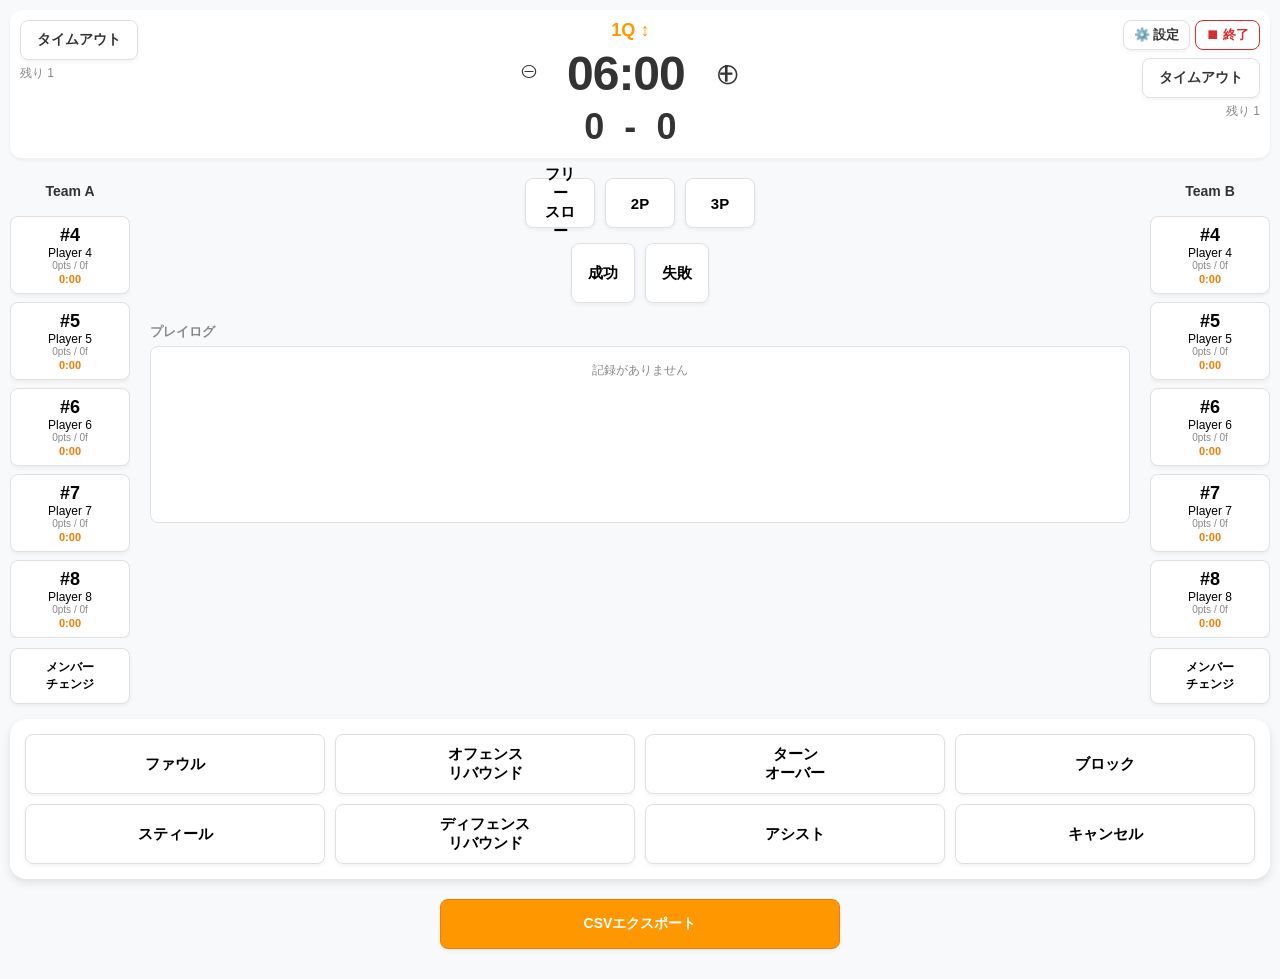
==== game.html @ b71687aa "Initial commit" ====
<!DOCTYPE html>
<html lang="ja">
<head>
    <meta charset="UTF-8">
    <meta name="viewport" content="width=device-width, initial-scale=1.0, maximum-scale=1.0, user-scalable=no, viewport-fit=cover">
    <title>バスケスタッツトラッカー</title>
    <link rel="manifest" href="manifest.json">
    <meta name="apple-mobile-web-app-capable" content="yes">
    <meta name="apple-mobile-web-app-status-bar-style" content="black-translucent">
    <meta name="apple-mobile-web-app-title" content="バスケスタッツ">
    <link rel="stylesheet" href="styles.css">
</head>
<body>
    <!-- ヘッダーエリア (スコア・タイマー) -->
    <header class="header">
        <div class="header-left">
            <button class="btn btn-outline" id="btn-timeout-a">タイムアウト</button>
            <div class="timeout-count">残り <span id="timeout-count-a">3</span></div>
        </div>
        
        <div class="header-center">
            <div class="quarter-selector">
                <span id="current-quarter">1Q</span>
                <span class="icon-updown">↕</span>
            </div>
            <div class="timer-area">
                <button class="btn-timer-adjust" id="btn-timer-minus">⊖</button>
                <div class="timer-display" id="timer-display">10:00</div>
                <button class="btn-timer-adjust" id="btn-timer-plus">⊕</button>
            </div>
            <div class="score-display">
                <span id="score-a" class="score">0</span>
                <span class="score-separator">-</span>
                <span id="score-b" class="score">0</span>
            </div>
        </div>

        <div class="header-right">
            <div class="btn-wrapper-right" style="display:flex; flex-direction:column; gap:8px; align-items:flex-end;">
                <div style="display: flex; gap: 5px;">
                    <button class="btn btn-outline" id="btn-settings" style="padding: 5px 10px; font-size: 13px;">⚙️ 設定</button>
                    <button class="btn btn-outline" id="btn-end-match" style="padding: 5px 10px; font-size: 13px; color: #d32f2f; border-color: #d32f2f;">⏹ 終了</button>
                </div>
                <button class="btn btn-outline" id="btn-timeout-b">タイムアウト</button>
            </div>
            <div class="timeout-count text-right">残り <span id="timeout-count-b">3</span></div>
        </div>
    </header>

    <!-- メインコンテンツ -->
    <main class="main-content">
        <!-- チームA（左側） -->
        <section class="team-panel team-a" id="panel-team-a">
            <h2 contenteditable="true" class="team-name" id="team-name-a">チームA</h2>
            <div class="player-grid" id="player-grid-a">
                <!-- JavaScriptで生成 -->
            </div>
            <button class="btn btn-member-change" onclick="openSubModal('A')">メンバー<br>チェンジ</button>
        </section>

        <!-- アクションとログエリア（中央） -->
        <section class="center-panel" style="display: flex; flex-direction: column; align-items: center; gap: 20px;">
            <div class="action-panel-top" style="display: flex; flex-direction: column; align-items: center; gap: 15px; width: 100%;">
                <div class="shot-types">
                    <button class="btn btn-action shot-btn" data-shot="ft">フリー<br>スロー</button>
                    <button class="btn btn-action shot-btn" data-shot="2p">2P</button>
                    <button class="btn btn-action shot-btn" data-shot="3p">3P</button>
                </div>
                <div class="shot-outcomes">
                    <button class="btn btn-action outcome-btn" data-outcome="success">成功</button>
                    <button class="btn btn-action outcome-btn" data-outcome="fail">失敗</button>
                </div>
            </div>

            <!-- 最近のプレイログ（スクロール可能リスト） -->
            <div class="play-log-container" style="width: 100%; flex-grow: 1; max-height: 200px; display: flex; flex-direction: column;">
                <div style="font-size: 13px; font-weight: bold; margin-bottom: 5px; color: var(--text-muted);">プレイログ</div>
                <div id="play-log-list" style="overflow-y: auto; flex-grow: 1; border: 1px solid var(--border-color); border-radius: var(--radius-sm); padding: 5px; background: var(--surface-color);">
                    <!-- JavaScriptで複数行のログを生成 -->
                </div>
            </div>
        </section>

        <!-- チームB（右側） -->
        <section class="team-panel team-b" id="panel-team-b">
            <h2 contenteditable="true" class="team-name" id="team-name-b">チームB</h2>
            <div class="player-grid" id="player-grid-b">
                <!-- JavaScriptで生成 -->
            </div>
            <button class="btn btn-member-change" onclick="openSubModal('B')">メンバー<br>チェンジ</button>
        </section>
    </main>

    <!-- アクションエリア（下部） -->
    <section class="action-panel-bottom">
        <div class="action-grid">
            <button class="btn btn-action" data-action="foul">ファウル</button>
            <button class="btn btn-action" data-action="oreb">オフェンス<br>リバウンド</button>
            <button class="btn btn-action" data-action="to">ターン<br>オーバー</button>
            <button class="btn btn-action" data-action="blk">ブロック</button>
            
            <button class="btn btn-action" data-action="stl">スティール</button>
            <button class="btn btn-action" data-action="dreb">ディフェンス<br>リバウンド</button>
            <button class="btn btn-action" data-action="ast">アシスト</button>
            <button class="btn btn-action" id="btn-cancel-action">キャンセル</button>
        </div>
    </section>

    <div class="footer-actions">
        <button class="btn btn-primary" id="btn-export-csv" style="width: 100%; max-width: 400px; height: 50px;">CSVエクスポート</button>
    </div>

    <!-- メンバーチェンジ モーダル -->
    <div id="sub-modal" class="modal-overlay" style="display: none;">
        <div class="modal-content">
            <h3 id="sub-modal-title">メンバーチェンジ (チーム)</h3>
            
            <div class="sub-columns">
                <!-- コート上の選手 -->
                <div class="sub-column">
                    <h4>コート上 (OUT)</h4>
                    <div id="sub-list-court" class="sub-list">
                        <!-- JS generated -->
                    </div>
                </div>
                <!-- ベンチの選手 -->
                <div class="sub-column">
                    <h4>ベンチ (IN)</h4>
                    <div id="sub-list-bench" class="sub-list">
                        <!-- JS generated -->
                    </div>
                </div>
            </div>

            <div class="modal-actions">
                <button class="btn btn-outline" onclick="closeSubModal()">キャンセル</button>
                <button class="btn btn-primary" id="btn-confirm-sub">交代を確定</button>
            </div>
        </div>
    </div>

    <script src="app.js"></script>
    <script>
        if ('serviceWorker' in navigator) {
            window.addEventListener('load', () => {
                navigator.serviceWorker.register('./sw.js').then(registration => {
                    console.log('SW registered: ', registration.scope);
                }).catch(registrationError => {
                    console.log('SW registration failed: ', registrationError);
                });
            });
        }
    </script>
</body>
</html>
---- styles.css ----
:root {
    --primary-color: #ff9800; /* Orange reminiscent of basketball */
    --primary-dark: #f57c00;
    --bg-color: #f8f9fa;
    --surface-color: #ffffff;
    --text-main: #333333;
    --text-muted: #888888;
    --border-color: #e0e0e0;
    --active-bg: #e3f2fd;
    --active-border: #2196f3;
    
    --secondary-color: #2e7d32; /* Green for resume button */
    
    --radius-sm: 8px;
    --radius-md: 12px;
    --radius-lg: 16px;
    
    --shadow-sm: 0 2px 4px rgba(0,0,0,0.05);
    --shadow-md: 0 4px 8px rgba(0,0,0,0.1);
}

* {
    box-sizing: border-box;
    margin: 0;
    padding: 0;
    -webkit-tap-highlight-color: transparent; /* iPad tap styling off */
}

body {
    font-family: -apple-system, BlinkMacSystemFont, "Segoe UI", Roboto, Helvetica, Arial, sans-serif;
    background-color: var(--bg-color);
    color: var(--text-main);
    display: flex;
    flex-direction: column;
    min-height: 100vh;
    min-height: 100dvh; /* Dynamic viewport height for iOS */
    padding: 10px;
}

/* Typography & General Utils */
button {
    font-family: inherit;
    cursor: pointer;
    border: none;
    background: none;
    outline: none;
    transition: all 0.1s ease;
}
button:active {
    transform: scale(0.96);
}

.text-right { text-align: right; }

/* Buttons */
.btn {
    display: inline-flex;
    align-items: center;
    justify-content: center;
    padding: 10px 16px;
    border-radius: var(--radius-sm);
    font-weight: 600;
    font-size: 14px;
    background-color: var(--surface-color);
    border: 1px solid var(--border-color);
    box-shadow: var(--shadow-sm);
    user-select: none;
}
.btn-outline {
    background-color: transparent;
    color: var(--text-main);
}
.btn-primary {
    background-color: var(--primary-color);
    color: white;
    border-color: var(--primary-dark);
}
.btn-action {
    height: 60px;
    font-size: 15px;
}
.btn.selected {
    background-color: var(--active-bg);
    border-color: var(--active-border);
    color: #1976d2;
}

/* Layout */
.app-header {
    display: flex;
    justify-content: space-between;
    align-items: center;
    padding: 10px;
    background-color: var(--surface-color);
    border-radius: var(--radius-md);
    box-shadow: var(--shadow-sm);
    margin-bottom: 10px; /* Reduced gap since there are two headers now */
}
.app-header h1 {
    font-size: 1.2rem;
    margin: 0;
    color: var(--primary-dark);
}

.header {
    display: flex;
    justify-content: space-between;
    align-items: flex-start;
    padding: 10px;
    background-color: var(--surface-color);
    border-radius: var(--radius-md);
    box-shadow: var(--shadow-sm);
    margin-bottom: 20px;
}

/* Header Center - Timer & Score */
.header-center {
    display: flex;
    flex-direction: column;
    align-items: center;
}
.quarter-selector {
    color: var(--primary-color);
    font-weight: bold;
    font-size: 18px;
    margin-bottom: 5px;
}
.timer-area {
    display: flex;
    align-items: center;
    gap: 15px;
    margin-bottom: 5px;
}
.timer-display {
    font-size: 48px;
    font-weight: 800;
    font-variant-numeric: tabular-nums;
    letter-spacing: -1px;
    cursor: pointer;
    padding: 0 10px;
    border-radius: var(--radius-sm);
    transition: background-color 0.2s, color 0.2s;
}
.timer-display.running {
    color: #d32f2f; /* Red to indicate time is active */
    background-color: #ffebee;
}
.btn-timer-adjust {
    font-size: 32px;
    color: var(--text-main);
    background: none;
    padding: 5px;
}
.score-display {
    font-size: 36px;
    font-weight: 800;
}
.score-separator {
    margin: 0 10px;
}

/* Header Side - Timeouts */
.timeout-count {
    font-size: 12px;
    color: var(--text-muted);
    margin-top: 5px;
}

/* Main Content Area */
.main-content {
    display: grid;
    grid-template-columns: 80px 1fr 80px; /* Adjust based on iPad space */
    gap: 15px;
    flex-grow: 1;
    margin-bottom: 15px;
}

@media (min-width: 768px) {
    /* More space on iPads */
    .main-content {
        grid-template-columns: 120px 1fr 120px;
        gap: 20px;
    }
}

/* Team Panels */
.team-panel {
    display: flex;
    flex-direction: column;
    gap: 10px;
}
.team-name {
    font-size: 14px;
    text-align: center;
    padding: 5px;
    border-bottom: 2px solid transparent;
}
.team-name:focus {
    border-bottom-color: var(--primary-color);
    outline: none;
}
.player-grid {
    display: flex;
    flex-direction: column;
    gap: 8px;
    flex-grow: 1;
    overflow-y: auto;
}
.player-btn {
    display: flex;
    flex-direction: column;
    align-items: center;
    justify-content: center;
    padding: 8px 5px;
    background-color: var(--surface-color);
    border: 1px solid var(--border-color);
    border-radius: var(--radius-sm);
    box-shadow: var(--shadow-sm);
    min-height: 60px;
    transition: all 0.1s ease;
}
.player-btn.active {
    background-color: var(--active-bg);
    border-color: var(--active-border);
    box-shadow: 0 0 0 2px var(--active-border);
    transform: scale(0.98);
}
.player-btn.active .player-number {
    color: #1976d2;
}
.player-number {
    font-size: 18px;
    font-weight: bold;
}
.player-name {
    font-size: 12px;
    font-weight: normal;
    white-space: nowrap;
    overflow: hidden;
    text-overflow: ellipsis;
    max-width: 100%;
}
.player-stats {
    font-size: 10px;
    color: var(--text-muted);
}
.player-time {
    font-size: 11px;
    color: var(--primary-dark);
    font-weight: bold;
    margin-top: 2px;
}
.btn-member-change {
    margin-top: auto;
    font-size: 12px;
    padding: 10px 5px;
}

/* Center Panel (Actions & Log) */
.center-panel {
    flex: 2;
    background-color: transparent;
}

.shot-types, .shot-outcomes {
    display: flex;
    justify-content: center;
    gap: 10px;
    width: 100%;
}

/* Play Log List */
.play-log-item {
    display: grid;
    grid-template-columns: 1fr auto 1fr;
    gap: 10px;
    align-items: center;
    padding: 5px 0;
    border-bottom: 1px solid var(--border-color);
    font-size: 12px;
}
.play-log-item:last-child {
    border-bottom: none;
}
.log-time {
    text-align: center;
    color: var(--primary-dark);
    font-weight: bold;
    white-space: nowrap;
}
.log-side {
    display: flex;
    align-items: center;
    justify-content: space-between;
    overflow: hidden;
    width: 100%;
}
.log-text {
    flex-grow: 1;
    white-space: nowrap;
    overflow: hidden;
    text-overflow: ellipsis;
}
.btn-log-undo {
    background: none;
    border: none;
    font-size: 14px;
    color: #f44336;
    padding: 2px 5px;
    flex-shrink: 0;
}

.shot-types .btn { width: 70px; height: 50px; }

/* Recent Play & Undo */
.recent-play-bar {
    display: flex;
    align-items: center;
    justify-content: center;
    padding: 10px;
    background-color: var(--surface-color);
    border-radius: var(--radius-md);
    margin-bottom: 15px;
    font-size: 14px;
    box-shadow: var(--shadow-sm);
}
#recent-play-text {
    flex-grow: 1;
    margin-left: 10px;
    font-weight: 500;
}
.btn-icon {
    font-size: 20px;
    padding: 5px;
}

/* Action Bottom Grid */
.action-panel-bottom {
    background-color: var(--surface-color);
    padding: 15px;
    border-radius: var(--radius-lg);
    box-shadow: var(--shadow-md);
    margin-bottom: 20px;
}
.action-grid {
    display: grid;
    grid-template-columns: repeat(4, 1fr);
    gap: 10px;
}

/* Footer Export */
.footer-actions {
    text-align: center;
    padding-bottom: 20px;
}

/* Modal */
.modal-overlay {
    position: fixed;
    top: 0; left: 0; right: 0; bottom: 0;
    background-color: rgba(0,0,0,0.5);
    display: flex;
    justify-content: center;
    align-items: center;
    z-index: 1000;
}
.modal-content {
    background-color: var(--surface-color);
    padding: 20px;
    border-radius: var(--radius-md);
    width: 90%;
    max-width: 500px;
    max-height: 90vh;
    display: flex;
    flex-direction: column;
}
.modal-content h3 {
    text-align: center;
    margin-bottom: 15px;
    border-bottom: 2px solid var(--primary-color);
    padding-bottom: 10px;
}
.sub-columns {
    display: flex;
    gap: 15px;
    flex-grow: 1;
    overflow: hidden;
}
.sub-column {
    flex: 1;
    display: flex;
    flex-direction: column;
}
.sub-column h4 {
    font-size: 14px;
    text-align: center;
    margin-bottom: 10px;
    color: var(--text-muted);
}
.sub-list {
    display: flex;
    flex-direction: column;
    gap: 8px;
    overflow-y: auto;
    flex-grow: 1;
    padding-right: 5px;
}
.sub-btn {
    text-align: left;
    padding: 10px;
    justify-content: flex-start;
}
.modal-actions {
    display: flex;
    justify-content: space-between;
    margin-top: 20px;
    padding-top: 15px;
    border-top: 1px solid var(--border-color);
}
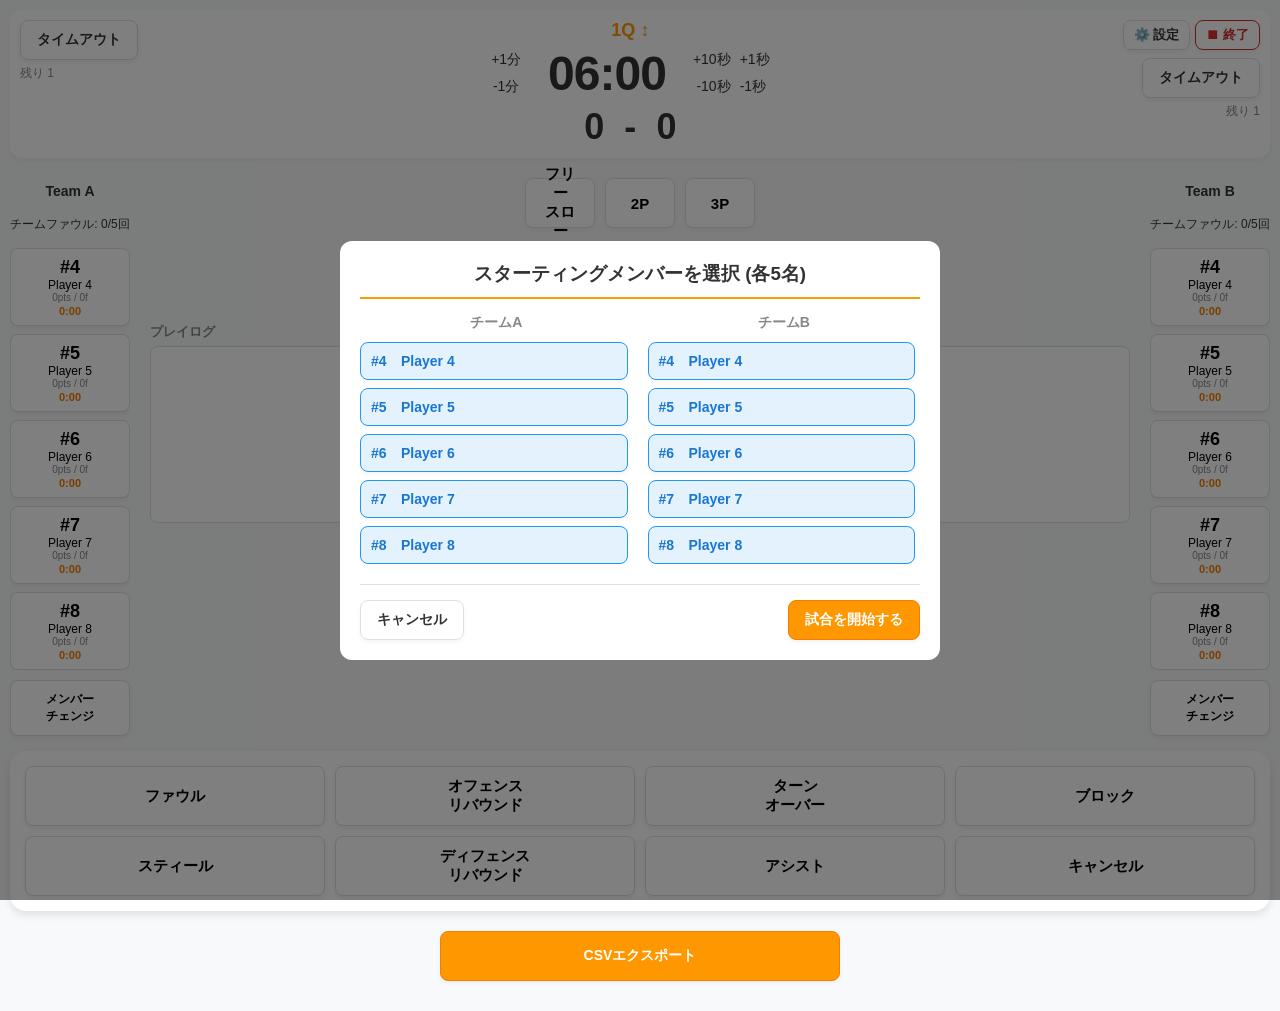
==== commit 3df914b2: "feat: タイマー精細化、ファウル表示、複数メンバーチェンジ、スタメン選択機能の追加" ====
--- a/game.html
+++ b/game.html
@@ -24,9 +24,21 @@
                 <span class="icon-updown">↕</span>
             </div>
             <div class="timer-area">
-                <button class="btn-timer-adjust" id="btn-timer-minus">⊖</button>
+                <div style="display: flex; gap: 5px; flex-direction: column; align-items: center;">
+                    <button class="btn-timer-adjust" id="btn-timer-plus-min" style="font-size: 14px; padding: 2px;">+1分</button>
+                    <button class="btn-timer-adjust" id="btn-timer-minus-min" style="font-size: 14px; padding: 2px;">-1分</button>
+                </div>
                 <div class="timer-display" id="timer-display">10:00</div>
-                <button class="btn-timer-adjust" id="btn-timer-plus">⊕</button>
+                <div style="display: flex; gap: 5px; flex-direction: column; align-items: center;">
+                    <div style="display: flex; gap: 5px;">
+                        <button class="btn-timer-adjust" id="btn-timer-plus-10sec" style="font-size: 14px; padding: 2px;">+10秒</button>
+                        <button class="btn-timer-adjust" id="btn-timer-plus-sec" style="font-size: 14px; padding: 2px;">+1秒</button>
+                    </div>
+                    <div style="display: flex; gap: 5px;">
+                        <button class="btn-timer-adjust" id="btn-timer-minus-10sec" style="font-size: 14px; padding: 2px;">-10秒</button>
+                        <button class="btn-timer-adjust" id="btn-timer-minus-sec" style="font-size: 14px; padding: 2px;">-1秒</button>
+                    </div>
+                </div>
             </div>
             <div class="score-display">
                 <span id="score-a" class="score">0</span>
@@ -52,6 +64,7 @@
         <!-- チームA（左側） -->
         <section class="team-panel team-a" id="panel-team-a">
             <h2 contenteditable="true" class="team-name" id="team-name-a">チームA</h2>
+            <div id="team-foul-a" class="team-foul" style="text-align: center; font-size: 12px; margin-bottom: 5px;">チームファウル: 0/5回</div>
             <div class="player-grid" id="player-grid-a">
                 <!-- JavaScriptで生成 -->
             </div>
@@ -84,6 +97,7 @@
         <!-- チームB（右側） -->
         <section class="team-panel team-b" id="panel-team-b">
             <h2 contenteditable="true" class="team-name" id="team-name-b">チームB</h2>
+            <div id="team-foul-b" class="team-foul" style="text-align: center; font-size: 12px; margin-bottom: 5px;">チームファウル: 0/5回</div>
             <div class="player-grid" id="player-grid-b">
                 <!-- JavaScriptで生成 -->
             </div>
@@ -139,6 +153,35 @@
         </div>
     </div>
 
+    <!-- クォーター更新時 メンバー確認・変更モーダル -->
+    <div id="quarter-sub-modal" class="modal-overlay" style="display: none;">
+        <div class="modal-content" style="max-width: 600px;">
+            <h3 id="quarter-modal-title">次のクォーターの出場メンバーを選択 (各5名)</h3>
+            
+            <div class="sub-columns">
+                <!-- チームAの選手 -->
+                <div class="sub-column">
+                    <h4 id="quarter-modal-team-a-name">チームA</h4>
+                    <div id="quarter-list-a" class="sub-list">
+                        <!-- JS generated -->
+                    </div>
+                </div>
+                <!-- チームBの選手 -->
+                <div class="sub-column">
+                    <h4 id="quarter-modal-team-b-name">チームB</h4>
+                    <div id="quarter-list-b" class="sub-list">
+                        <!-- JS generated -->
+                    </div>
+                </div>
+            </div>
+
+            <div class="modal-actions">
+                <button class="btn btn-outline" onclick="closeQuarterModal()">キャンセル</button>
+                <button class="btn btn-primary" id="btn-confirm-quarter">クォーターを開始する</button>
+            </div>
+        </div>
+    </div>
+
     <script src="app.js"></script>
     <script>
         if ('serviceWorker' in navigator) {
--- a/styles.css
+++ b/styles.css
@@ -250,6 +250,18 @@
     font-weight: bold;
     margin-top: 2px;
 }
+/* Foul Alerts */
+.foul-warning {
+    background-color: #fffde7 !important;
+    border-color: #fbc02d !important;
+    color: #f57f17 !important;
+}
+.foul-danger {
+    background-color: #ffebee !important;
+    border-color: #d32f2f !important;
+    color: #c62828 !important;
+}
+
 .btn-member-change {
     margin-top: auto;
     font-size: 12px;
